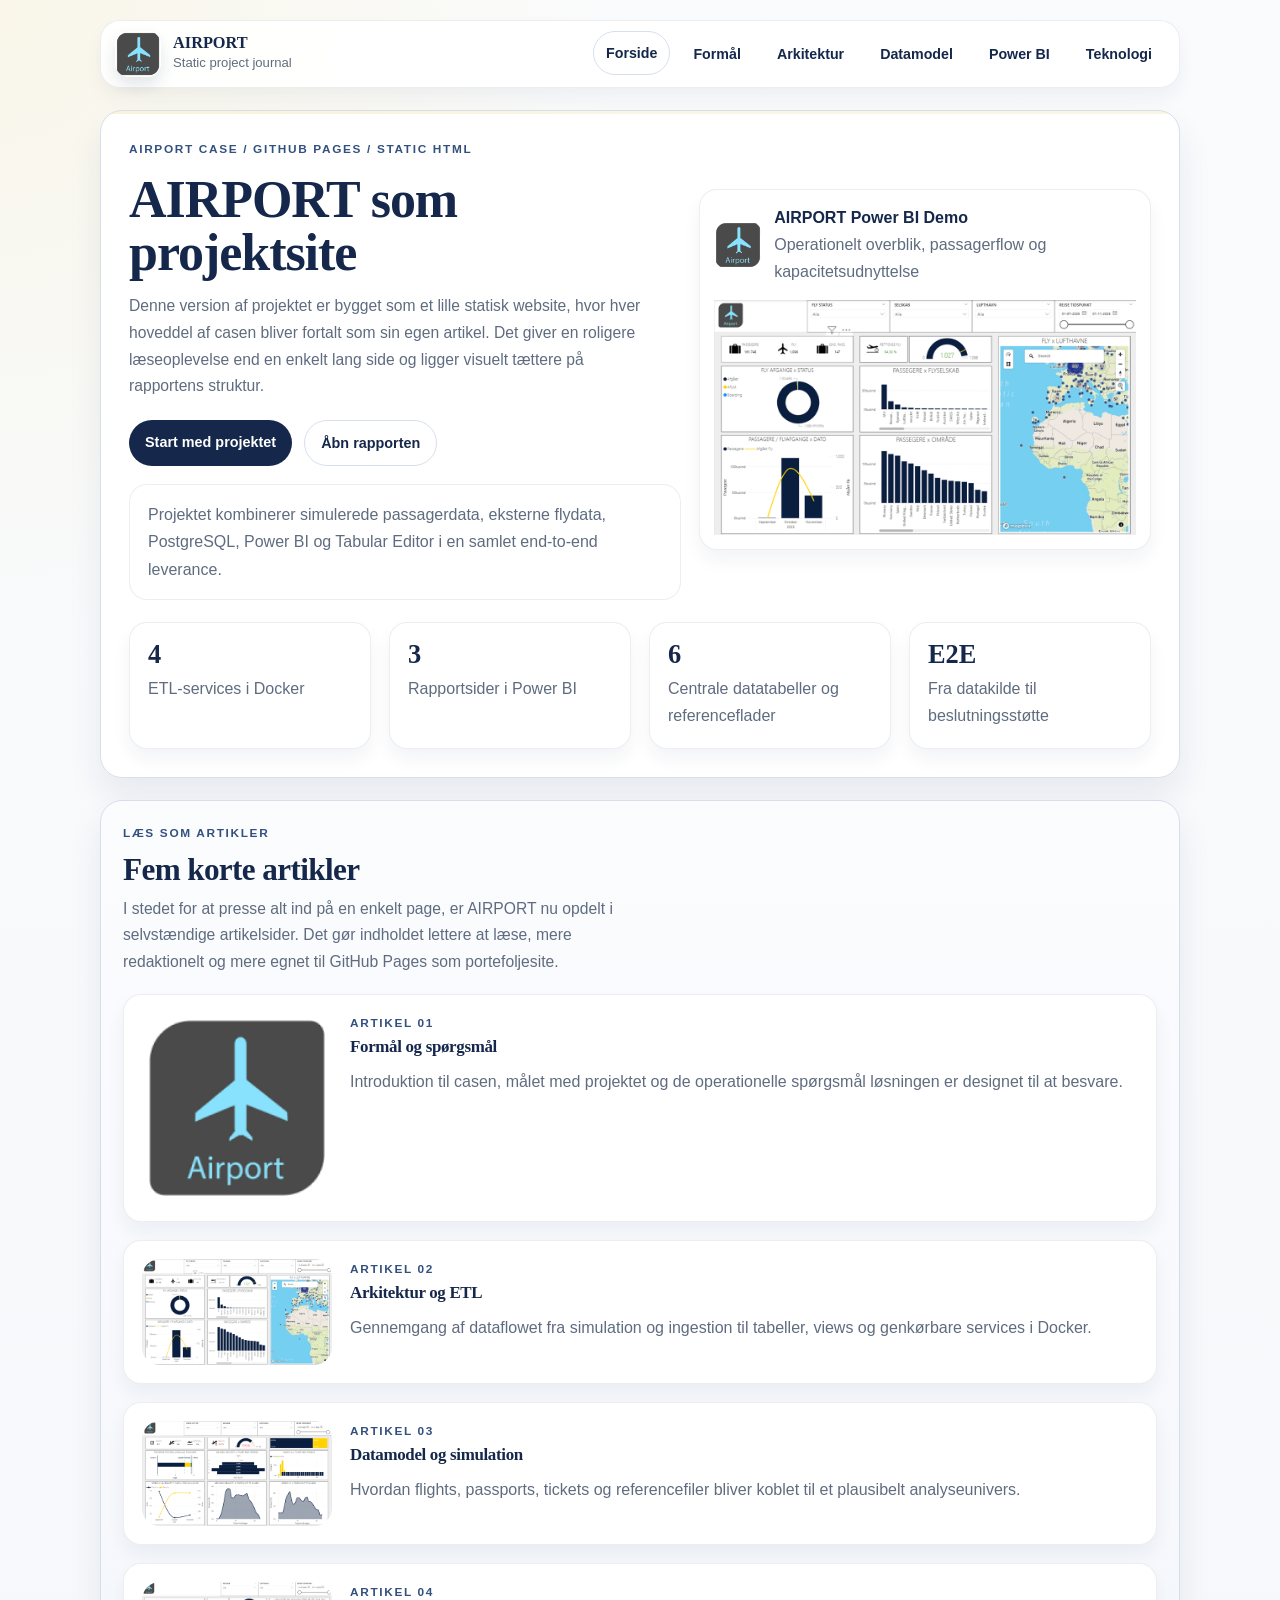
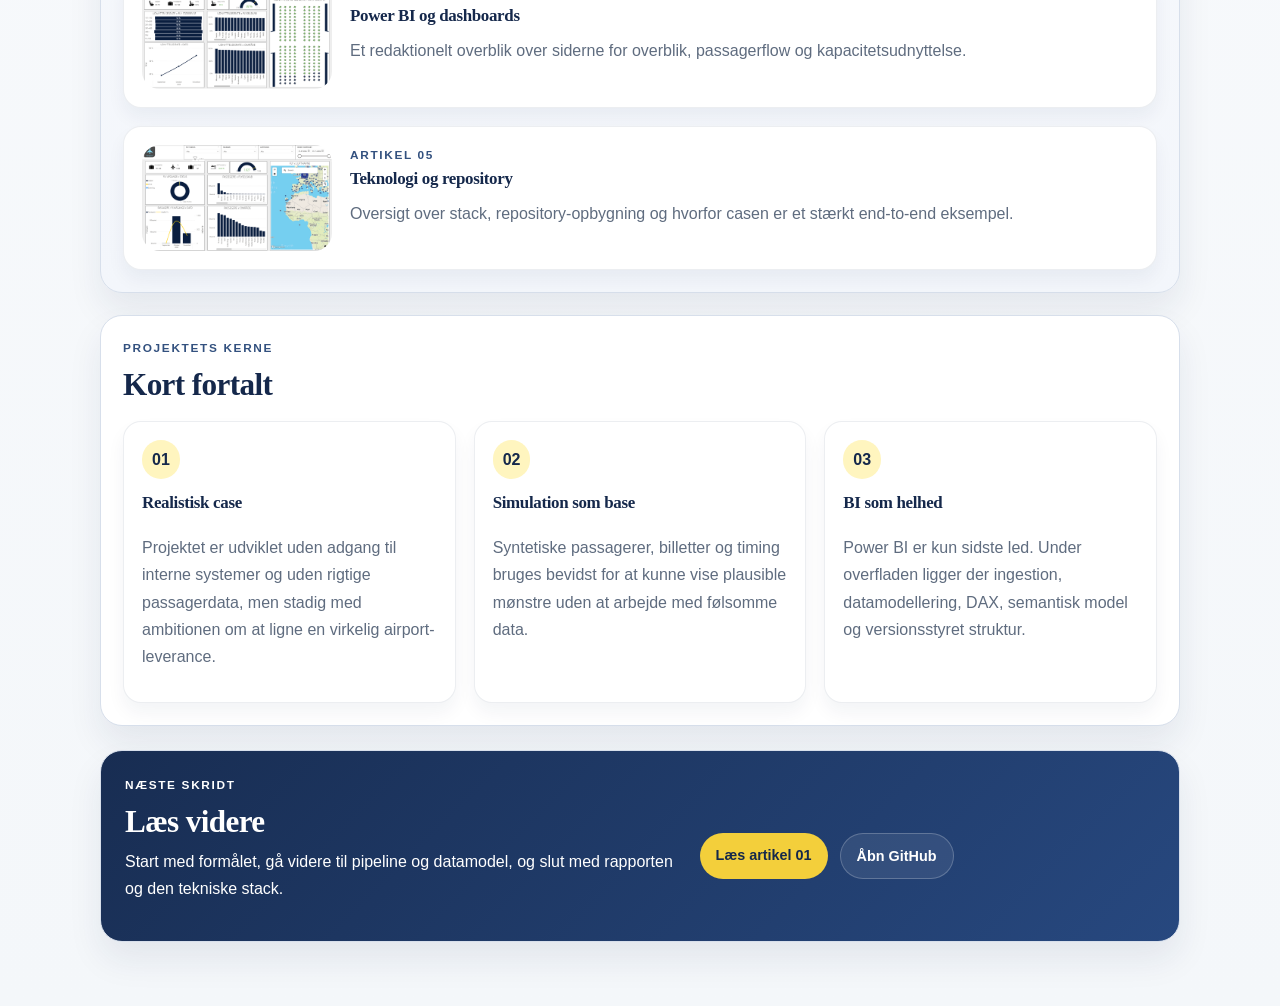
==== site/html/index.html @ c8d7b98d "Changed site structure for better conformity" ====
<!doctype html>
<html lang="da">
<head>
  <meta charset="utf-8" />
  <meta name="viewport" content="width=device-width, initial-scale=1" />
  <title>AIRPORT | Data- og rapporteringsprojekt</title>
  <meta name="description" content="Static HTML projektsite for AIRPORT-casen med flere artikelsider om formål, arkitektur, datamodel og Power BI." />
  <link rel="stylesheet" href="../css/base.css" />
  <link rel="stylesheet" href="../css/layout.css" />
  <link rel="stylesheet" href="../css/blocks.css" />
</head>
<body>
  <div class="site-shell">
    <header class="topbar">
      <a class="brand" href="./index.html">
        <img src="../assets/airport-logo.png" alt="Airport logo" />
        <div>
          <div class="brand-title">AIRPORT</div>
          <div class="brand-subtitle">Static project journal</div>
        </div>
      </a>
      <nav class="nav-links" aria-label="Hovednavigation">
        <a class="active" href="./index.html">Forside</a>
        <a href="./project-purpose.html">Formål</a>
        <a href="./architecture-pipeline.html">Arkitektur</a>
        <a href="./data-model-simulation.html">Datamodel</a>
        <a href="./power-bi-report.html">Power BI</a>
        <a href="./technology-repository.html">Teknologi</a>
      </nav>
    </header>

    <section class="hero">
      <div class="hero-grid">
        <div>
          <div class="eyebrow">Airport Case / GitHub Pages / Static HTML</div>
          <h1>AIRPORT som projektsite</h1>
          <p class="lead">
            Denne version af projektet er bygget som et lille statisk website, hvor hver hoveddel af
            casen bliver fortalt som sin egen artikel. Det giver en roligere læseoplevelse end en
            enkelt lang side og ligger visuelt tættere på rapportens struktur.
          </p>
          <div class="button-row">
            <a class="button button-primary" href="./project-purpose.html">Start med projektet</a>
            <a class="button button-secondary" href="../assets/airport-project-report.pdf">Åbn rapporten</a>
          </div>
          <div class="hero-note">
            Projektet kombinerer simulerede passagerdata, eksterne flydata, PostgreSQL,
            Power BI og Tabular Editor i en samlet end-to-end leverance.
          </div>
        </div>

        <div class="visual-card">
          <div class="visual-header">
            <img src="../assets/airport-logo.png" alt="Airport logo" />
            <div>
              <strong style="display:block; color:#15284b;">AIRPORT Power BI Demo</strong>
              <span>Operationelt overblik, passagerflow og kapacitetsudnyttelse</span>
            </div>
          </div>
          <img src="../assets/pbi-page-1.png" alt="Power BI oversigt" />
        </div>
      </div>

      <div class="stats-grid">
        <div class="stat-card">
          <strong>4</strong>
          <span>ETL-services i Docker</span>
        </div>
        <div class="stat-card">
          <strong>3</strong>
          <span>Rapportsider i Power BI</span>
        </div>
        <div class="stat-card">
          <strong>6</strong>
          <span>Centrale datatabeller og referenceflader</span>
        </div>
        <div class="stat-card">
          <strong>E2E</strong>
          <span>Fra datakilde til beslutningsstøtte</span>
        </div>
      </div>
    </section>

    <section class="section-panel">
      <div class="section-header">
        <div class="kicker">Læs som artikler</div>
        <h2>Fem korte artikler</h2>
        <p class="lead">
          I stedet for at presse alt ind på en enkelt page, er AIRPORT nu opdelt i selvstændige
          artikelsider. Det gør indholdet lettere at læse, mere redaktionelt og mere egnet til
          GitHub Pages som portefoljesite.
        </p>
      </div>

      <div class="article-list">
        <a class="article-card" href="./project-purpose.html">
          <img src="../assets/airport-logo.png" alt="Projektets formål" />
          <div>
            <div class="meta">Artikel 01</div>
            <h3>Formål og spørgsmål</h3>
            <p>
              Introduktion til casen, målet med projektet og de operationelle spørgsmål løsningen
              er designet til at besvare.
            </p>
          </div>
        </a>

        <a class="article-card" href="./architecture-pipeline.html">
          <img src="../assets/pbi-page-1.png" alt="Arkitektur og pipeline" />
          <div>
            <div class="meta">Artikel 02</div>
            <h3>Arkitektur og ETL</h3>
            <p>
              Gennemgang af dataflowet fra simulation og ingestion til tabeller, views og genkørbare
              services i Docker.
            </p>
          </div>
        </a>

        <a class="article-card" href="./data-model-simulation.html">
          <img src="../assets/pbi-page-2.png" alt="Datamodel og simulation" />
          <div>
            <div class="meta">Artikel 03</div>
            <h3>Datamodel og simulation</h3>
            <p>
              Hvordan flights, passports, tickets og referencefiler bliver koblet til et plausibelt
              analyseunivers.
            </p>
          </div>
        </a>

        <a class="article-card" href="./power-bi-report.html">
          <img src="../assets/pbi-page-3.png" alt="Power BI-rapporten" />
          <div>
            <div class="meta">Artikel 04</div>
            <h3>Power BI og dashboards</h3>
            <p>
              Et redaktionelt overblik over siderne for overblik, passagerflow og kapacitetsudnyttelse.
            </p>
          </div>
        </a>

        <a class="article-card" href="./technology-repository.html">
          <img src="../assets/pbi-page-1.png" alt="Teknologier og repository" />
          <div>
            <div class="meta">Artikel 05</div>
            <h3>Teknologi og repository</h3>
            <p>
              Oversigt over stack, repository-opbygning og hvorfor casen er et stærkt end-to-end
              eksempel.
            </p>
          </div>
        </a>
      </div>
    </section>

    <section class="section-panel plain">
      <div class="section-header">
        <div class="kicker">Projektets kerne</div>
        <h2>Kort fortalt</h2>
      </div>

      <div class="story-grid">
        <article class="story-card">
          <span class="story-index">01</span>
          <h3>Realistisk case</h3>
          <p>
            Projektet er udviklet uden adgang til interne systemer og uden rigtige passagerdata, men
            stadig med ambitionen om at ligne en virkelig airport-leverance.
          </p>
        </article>
        <article class="story-card">
          <span class="story-index">02</span>
          <h3>Simulation som base</h3>
          <p>
            Syntetiske passagerer, billetter og timing bruges bevidst for at kunne vise plausible
            mønstre uden at arbejde med følsomme data.
          </p>
        </article>
        <article class="story-card">
          <span class="story-index">03</span>
          <h3>BI som helhed</h3>
          <p>
            Power BI er kun sidste led. Under overfladen ligger der ingestion, datamodellering, DAX,
            semantisk model og versionsstyret struktur.
          </p>
        </article>
      </div>
    </section>

    <section class="footer-cta">
      <div>
        <div class="kicker">Næste skridt</div>
        <h2>Læs videre</h2>
        <p>
          Start med formålet, gå videre til pipeline og datamodel, og slut med rapporten og den
          tekniske stack.
        </p>
      </div>
      <div class="button-row">
        <a class="button button-primary" href="./project-purpose.html">Læs artikel 01</a>
        <a class="button button-secondary" href="https://github.com/AbrahimBorgiPrivat/AIRPORT">Åbn GitHub</a>
      </div>
    </section>
  </div>
</body>
</html>
---- site/css/base.css ----
:root {
  --bg: #f4f7fa;
  --paper: #ffffff;
  --paper-soft: #f8fafc;
  --ink: #182337;
  --muted: #5f6c7f;
  --navy: #15284b;
  --navy-soft: #33517f;
  --gold: #f3cf3b;
  --gold-soft: #fff5bf;
  --line: #d7dfeb;
  --shadow-lg: 0 18px 34px rgba(21, 40, 75, 0.08);
  --shadow-sm: 0 10px 18px rgba(21, 40, 75, 0.05);
  --radius-xl: 22px;
  --radius-lg: 18px;
  --content: 1120px;
}

* {
  box-sizing: border-box;
}

html {
  scroll-behavior: smooth;
}

body {
  background:
    radial-gradient(circle at top left, rgba(243, 207, 59, 0.1), transparent 22%),
    linear-gradient(180deg, #fafbfd 0%, var(--bg) 100%);
  color: var(--ink);
  font-family: "Segoe UI", "Trebuchet MS", sans-serif;
  line-height: 1.7;
  margin: 0;
}

a {
  color: inherit;
}

img {
  display: block;
  max-width: 100%;
}

h1,
h2,
h3 {
  color: var(--navy);
  font-family: Georgia, "Times New Roman", serif;
  letter-spacing: -0.02em;
  margin: 0;
}

h1 {
  font-size: clamp(2.05rem, 4.8vw, 3.25rem);
  line-height: 1.02;
  margin-bottom: 14px;
}

h2 {
  font-size: clamp(1.35rem, 3vw, 1.95rem);
  line-height: 1.12;
  margin-bottom: 8px;
}

h3 {
  font-size: 1.06rem;
  margin-bottom: 6px;
}

p {
  margin: 0 0 14px;
}

.lead {
  color: var(--muted);
  font-size: 0.98rem;
  max-width: 60ch;
}

.eyebrow,
.kicker,
.article-card .meta,
.page-meta {
  color: var(--navy-soft);
  font-size: 0.74rem;
  font-weight: 800;
  letter-spacing: 0.14em;
  text-transform: uppercase;
}

.eyebrow {
  margin-bottom: 14px;
}

.kicker {
  margin-bottom: 10px;
}

.repo-tree {
  background: #111b31;
  border-radius: 22px;
  color: #edf3ff;
  font-size: 0.94rem;
  overflow-x: auto;
  padding: 20px;
}
---- site/css/layout.css ----
.site-shell {
  margin: 0 auto;
  max-width: var(--content);
  padding: 20px 20px 64px;
}

.topbar {
  align-items: center;
  backdrop-filter: blur(10px);
  background: rgba(255, 255, 255, 0.92);
  border: 1px solid rgba(21, 40, 75, 0.08);
  border-radius: 20px;
  box-shadow: var(--shadow-sm);
  display: flex;
  gap: 14px;
  justify-content: space-between;
  margin-bottom: 22px;
  padding: 10px 14px;
  position: sticky;
  top: 16px;
  z-index: 20;
}

.brand {
  align-items: center;
  display: flex;
  gap: 12px;
  text-decoration: none;
}

.brand img {
  border-radius: 14px;
  box-shadow: 0 8px 16px rgba(21, 40, 75, 0.12);
  height: 46px;
  width: 46px;
}

.brand-title {
  color: var(--navy);
  font-family: Georgia, "Times New Roman", serif;
  font-size: 1.02rem;
  font-weight: 700;
  line-height: 1.1;
}

.brand-subtitle {
  color: var(--muted);
  font-size: 0.82rem;
}

.nav-links {
  display: flex;
  flex-wrap: wrap;
  gap: 10px;
  justify-content: flex-end;
}

.nav-links a {
  border: 1px solid transparent;
  border-radius: 999px;
  color: var(--navy);
  font-size: 0.89rem;
  font-weight: 700;
  padding: 9px 12px;
  text-decoration: none;
  transition: background 0.2s ease, border-color 0.2s ease, transform 0.2s ease;
}

.nav-links a:hover,
.nav-links a.active {
  background: var(--paper);
  border-color: var(--line);
  transform: translateY(-1px);
}

.hero-grid,
.page-hero-grid,
.stats-grid,
.card-grid,
.story-grid,
.dashboard-grid,
.info-grid,
.two-col,
.article-layout,
.article-card,
.footer-cta {
  display: grid;
  gap: 18px;
}

.hero-grid,
.page-hero-grid {
  align-items: center;
  grid-template-columns: 1.1fr 0.9fr;
}

.stats-grid {
  grid-template-columns: repeat(4, minmax(0, 1fr));
  margin-top: 22px;
}

.card-grid.two,
.two-col,
.info-grid.two {
  grid-template-columns: repeat(2, minmax(0, 1fr));
}

.card-grid.three,
.story-grid,
.dashboard-grid,
.info-grid.three {
  grid-template-columns: repeat(3, minmax(0, 1fr));
}

.article-layout {
  gap: 22px;
  grid-template-columns: minmax(0, 1fr) 300px;
}

.article-card {
  gap: 18px;
  grid-template-columns: 190px 1fr;
}

.footer-cta {
  align-items: center;
  grid-template-columns: 1.1fr 0.9fr;
}

.section-header {
  margin-bottom: 18px;
  max-width: 74ch;
}

.article-list {
  display: grid;
  gap: 18px;
  margin-top: 18px;
}

.button-row {
  display: flex;
  flex-wrap: wrap;
  gap: 12px;
  margin-top: 20px;
}

.sidebar-column {
  display: grid;
  gap: 18px;
  height: fit-content;
  position: sticky;
  top: 100px;
}

.tag-row {
  display: flex;
  flex-wrap: wrap;
  gap: 10px;
}

.timeline {
  display: grid;
  gap: 14px;
}

.timeline-item {
  display: grid;
  gap: 14px;
  grid-template-columns: 56px 1fr;
}

.centered-empty {
  display: grid;
  min-height: 60vh;
  place-items: center;
  text-align: center;
}

@media (max-width: 980px) {
  .hero-grid,
  .page-hero-grid,
  .article-layout,
  .footer-cta,
  .stats-grid,
  .card-grid.two,
  .card-grid.three,
  .story-grid,
  .dashboard-grid,
  .info-grid.two,
  .info-grid.three,
  .two-col,
  .article-card {
    grid-template-columns: 1fr;
  }

  .sidebar-column {
    position: static;
  }

  .hero,
  .page-hero,
  .section-panel,
  .footer-cta,
  .article-body {
    padding: 20px;
  }
}

@media (max-width: 760px) {
  .topbar {
    align-items: flex-start;
    border-radius: 28px;
    flex-direction: column;
  }

  .nav-links {
    justify-content: flex-start;
  }

  .site-shell {
    padding-inline: 14px;
  }
}
---- site/css/blocks.css ----
.hero,
.page-hero,
.section-panel,
.footer-cta {
  border: 1px solid var(--line);
  border-radius: var(--radius-xl);
  box-shadow: var(--shadow-lg);
}

.hero,
.page-hero {
  background:
    linear-gradient(180deg, rgba(243, 207, 59, 0.12) 0, rgba(243, 207, 59, 0.12) 3px, #ffffff 3px, #ffffff 100%);
  overflow: hidden;
}

.hero {
  padding: 28px;
}

.page-hero {
  margin-bottom: 20px;
  padding: 24px;
}

.section-panel {
  background: linear-gradient(180deg, #fbfcfe 0%, #f3f6fb 100%);
  margin-top: 22px;
  padding: 22px;
}

.section-panel.plain {
  background: var(--paper);
}

.button {
  border-radius: 999px;
  font-size: 0.9rem;
  font-weight: 800;
  padding: 10px 16px;
  text-decoration: none;
  transition: transform 0.18s ease, box-shadow 0.18s ease;
}

.button:hover {
  box-shadow: 0 12px 24px rgba(21, 40, 75, 0.14);
  transform: translateY(-1px);
}

.button-primary {
  background: var(--navy);
  color: #fff;
}

.button-secondary {
  background: #fff;
  border: 1px solid var(--line);
  color: var(--navy);
}

.hero-note,
.quote-block {
  background: rgba(255, 255, 255, 0.82);
  border: 1px solid rgba(21, 40, 75, 0.08);
  border-radius: 18px;
  color: var(--muted);
  margin-top: 18px;
  padding: 16px 18px;
}

.visual-card,
.article-card,
.stat-card,
.story-card,
.info-card,
.timeline-item,
.article-body,
.sidebar-card,
.dashboard-card {
  background: var(--paper);
  border: 1px solid rgba(21, 40, 75, 0.08);
  border-radius: var(--radius-lg);
  box-shadow: var(--shadow-sm);
}

.visual-card {
  overflow: hidden;
  padding: 14px;
}

.article-body,
.stat-card,
.story-card,
.info-card,
.timeline-item,
.sidebar-card,
.article-card {
  padding: 18px;
}

.visual-header {
  align-items: center;
  display: flex;
  gap: 12px;
  margin-bottom: 14px;
}

.visual-header img {
  border-radius: 14px;
  height: 48px;
  width: 48px;
}

.visual-header span,
.stat-card span,
.story-card p,
.info-card p,
.sidebar-card p,
.article-card p {
  color: var(--muted);
}

.stat-card strong {
  color: var(--navy);
  display: block;
  font-family: Georgia, "Times New Roman", serif;
  font-size: 1.65rem;
  line-height: 1;
  margin-bottom: 8px;
}

.article-card {
  text-decoration: none;
}

.article-card img {
  border-radius: 18px;
  height: 100%;
  object-fit: cover;
  width: 100%;
}

.story-card {
  display: flex;
  flex-direction: column;
  gap: 10px;
}

.story-card .story-index {
  background: var(--gold-soft);
  border-radius: 999px;
  color: var(--navy);
  display: inline-flex;
  font-weight: 800;
  padding: 6px 10px;
  width: fit-content;
}

.article-body section + section {
  border-top: 1px solid var(--line);
  margin-top: 20px;
  padding-top: 20px;
}

.article-body ul {
  margin: 0;
  padding-left: 20px;
}

.article-body li {
  margin-bottom: 8px;
}

.tag {
  background: var(--gold-soft);
  border-radius: 999px;
  color: var(--navy);
  display: inline-flex;
  font-size: 0.8rem;
  font-weight: 800;
  padding: 6px 10px;
}

.timeline-item strong.badge {
  align-items: center;
  background: var(--gold-soft);
  border-radius: 18px;
  color: var(--navy);
  display: flex;
  font-family: Georgia, "Times New Roman", serif;
  font-size: 1.5rem;
  justify-content: center;
}

.dashboard-card {
  overflow: hidden;
}

.dashboard-copy {
  padding: 18px 18px 20px;
}

.figure-caption {
  color: var(--muted);
  font-size: 0.9rem;
  padding: 14px 18px 18px;
}

.footer-cta {
  background: linear-gradient(135deg, #182d52 0%, #27487f 100%);
  color: #fff;
  margin-top: 24px;
  padding: 24px;
}

.footer-cta h2,
.footer-cta p,
.footer-cta .kicker {
  color: #fff;
}

.footer-cta .button-primary {
  background: var(--gold);
  color: var(--navy);
}

.footer-cta .button-secondary {
  background: rgba(255, 255, 255, 0.08);
  border-color: rgba(255, 255, 255, 0.22);
  color: #fff;
}
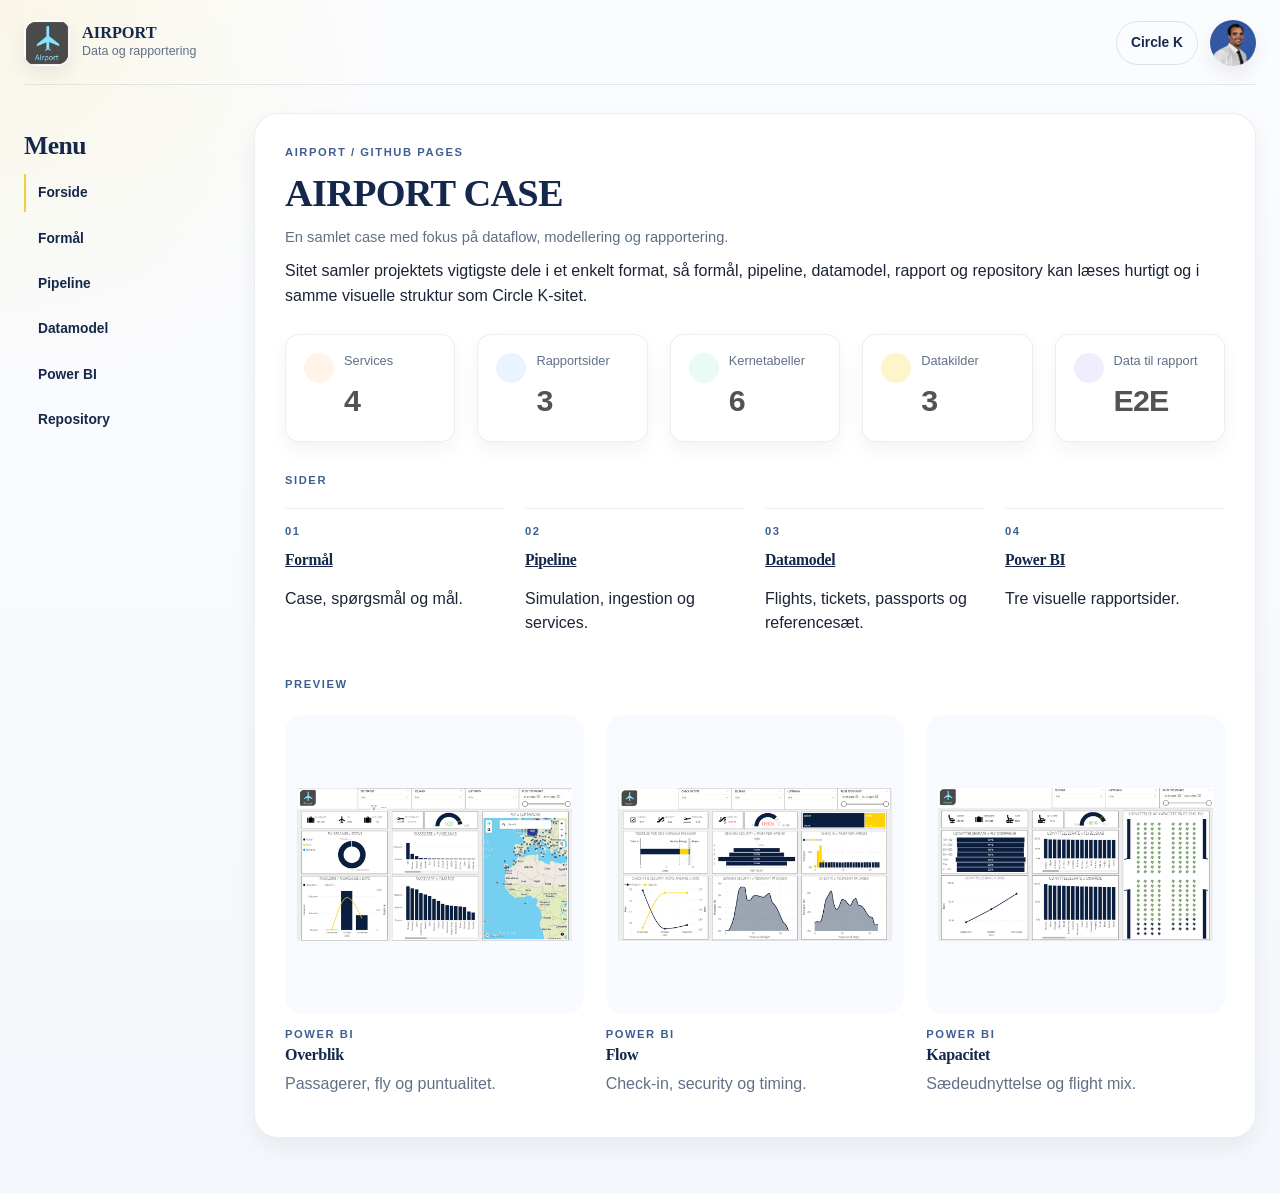
==== commit d537b49d: "Modified new github pages" ====
--- a/site/html/index.html
+++ b/site/html/index.html
@@ -4,7 +4,7 @@
   <meta charset="utf-8" />
   <meta name="viewport" content="width=device-width, initial-scale=1" />
   <title>AIRPORT | Data- og rapporteringsprojekt</title>
-  <meta name="description" content="Static HTML projektsite for AIRPORT-casen med flere artikelsider om formål, arkitektur, datamodel og Power BI." />
+  <meta name="description" content="GitHub Pages-site for AIRPORT-casen med formål, pipeline, datamodel, Power BI og repository." />
   <link rel="stylesheet" href="../css/base.css" />
   <link rel="stylesheet" href="../css/layout.css" />
   <link rel="stylesheet" href="../css/blocks.css" />
@@ -16,192 +16,121 @@
         <img src="../assets/airport-logo.png" alt="Airport logo" />
         <div>
           <div class="brand-title">AIRPORT</div>
-          <div class="brand-subtitle">Static project journal</div>
+          <div class="brand-subtitle">Data og rapportering</div>
         </div>
       </a>
-      <nav class="nav-links" aria-label="Hovednavigation">
-        <a class="active" href="./index.html">Forside</a>
-        <a href="./project-purpose.html">Formål</a>
-        <a href="./architecture-pipeline.html">Arkitektur</a>
-        <a href="./data-model-simulation.html">Datamodel</a>
-        <a href="./power-bi-report.html">Power BI</a>
-        <a href="./technology-repository.html">Teknologi</a>
-      </nav>
+      <div class="topbar-actions">
+        <a class="topbar-link" href="https://abrahimborgiprivat.github.io/Cirkle-K/html/index.html" target="_blank" rel="noreferrer">Circle K</a>
+        <img class="profile-avatar" src="../assets/AbrahimProfilePicture.jpg" alt="Abrahim profile" />
+      </div>
     </header>
 
-    <section class="hero">
-      <div class="hero-grid">
-        <div>
-          <div class="eyebrow">Airport Case / GitHub Pages / Static HTML</div>
-          <h1>AIRPORT som projektsite</h1>
-          <p class="lead">
-            Denne version af projektet er bygget som et lille statisk website, hvor hver hoveddel af
-            casen bliver fortalt som sin egen artikel. Det giver en roligere læseoplevelse end en
-            enkelt lang side og ligger visuelt tættere på rapportens struktur.
+    <div class="page-layout">
+      <aside class="side-menu">
+        <h2 class="side-menu-title">Menu</h2>
+        <nav class="side-nav" aria-label="Hovednavigation">
+          <a class="topbar-link active" href="./index.html">Forside</a>
+          <a class="topbar-link" href="./project-purpose.html">Formål</a>
+          <a class="topbar-link" href="./architecture-pipeline.html">Pipeline</a>
+          <a class="topbar-link" href="./data-model-simulation.html">Datamodel</a>
+          <a class="topbar-link" href="./power-bi-report.html">Power BI</a>
+          <a class="topbar-link" href="./technology-repository.html">Repository</a>
+        </nav>
+      </aside>
+
+      <main class="content-column">
+        <section class="hero">
+          <div class="eyebrow">Airport / GitHub Pages</div>
+          <h1>AIRPORT CASE</h1>
+          <p class="lead">En samlet case med fokus på dataflow, modellering og rapportering.</p>
+          <p>
+            Sitet samler projektets vigtigste dele i et enkelt format, så formål, pipeline, datamodel,
+            rapport og repository kan læses hurtigt og i samme visuelle struktur som Circle K-sitet.
           </p>
-          <div class="button-row">
-            <a class="button button-primary" href="./project-purpose.html">Start med projektet</a>
-            <a class="button button-secondary" href="../assets/airport-project-report.pdf">Åbn rapporten</a>
-          </div>
-          <div class="hero-note">
-            Projektet kombinerer simulerede passagerdata, eksterne flydata, PostgreSQL,
-            Power BI og Tabular Editor i en samlet end-to-end leverance.
-          </div>
-        </div>
 
-        <div class="visual-card">
-          <div class="visual-header">
-            <img src="../assets/airport-logo.png" alt="Airport logo" />
-            <div>
-              <strong style="display:block; color:#15284b;">AIRPORT Power BI Demo</strong>
-              <span>Operationelt overblik, passagerflow og kapacitetsudnyttelse</span>
+          <div class="stats-grid home-stats-grid">
+            <div class="stat-card">
+              <span>Services</span>
+              <strong>4</strong>
+            </div>
+            <div class="stat-card">
+              <span>Rapportsider</span>
+              <strong>3</strong>
+            </div>
+            <div class="stat-card">
+              <span>Kernetabeller</span>
+              <strong>6</strong>
+            </div>
+            <div class="stat-card">
+              <span>Datakilder</span>
+              <strong>3</strong>
+            </div>
+            <div class="stat-card">
+              <span>Data til rapport</span>
+              <strong>E2E</strong>
             </div>
           </div>
-          <img src="../assets/pbi-page-1.png" alt="Power BI oversigt" />
-        </div>
-      </div>
 
-      <div class="stats-grid">
-        <div class="stat-card">
-          <strong>4</strong>
-          <span>ETL-services i Docker</span>
-        </div>
-        <div class="stat-card">
-          <strong>3</strong>
-          <span>Rapportsider i Power BI</span>
-        </div>
-        <div class="stat-card">
-          <strong>6</strong>
-          <span>Centrale datatabeller og referenceflader</span>
-        </div>
-        <div class="stat-card">
-          <strong>E2E</strong>
-          <span>Fra datakilde til beslutningsstøtte</span>
-        </div>
-      </div>
-    </section>
+          <div class="section-header">
+            <div class="kicker">Sider</div>
+          </div>
 
-    <section class="section-panel">
-      <div class="section-header">
-        <div class="kicker">Læs som artikler</div>
-        <h2>Fem korte artikler</h2>
-        <p class="lead">
-          I stedet for at presse alt ind på en enkelt page, er AIRPORT nu opdelt i selvstændige
-          artikelsider. Det gør indholdet lettere at læse, mere redaktionelt og mere egnet til
-          GitHub Pages som portefoljesite.
-        </p>
-      </div>
+          <div class="simple-list">
+            <div class="simple-list-item">
+              <div class="tile-meta">01</div>
+              <h3><a href="./project-purpose.html">Formål</a></h3>
+              <p>Case, spørgsmål og mål.</p>
+            </div>
+            <div class="simple-list-item">
+              <div class="tile-meta">02</div>
+              <h3><a href="./architecture-pipeline.html">Pipeline</a></h3>
+              <p>Simulation, ingestion og services.</p>
+            </div>
+            <div class="simple-list-item">
+              <div class="tile-meta">03</div>
+              <h3><a href="./data-model-simulation.html">Datamodel</a></h3>
+              <p>Flights, tickets, passports og referencesæt.</p>
+            </div>
+            <div class="simple-list-item">
+              <div class="tile-meta">04</div>
+              <h3><a href="./power-bi-report.html">Power BI</a></h3>
+              <p>Tre visuelle rapportsider.</p>
+            </div>
+          </div>
 
-      <div class="article-list">
-        <a class="article-card" href="./project-purpose.html">
-          <img src="../assets/airport-logo.png" alt="Projektets formål" />
-          <div>
-            <div class="meta">Artikel 01</div>
-            <h3>Formål og spørgsmål</h3>
-            <p>
-              Introduktion til casen, målet med projektet og de operationelle spørgsmål løsningen
-              er designet til at besvare.
-            </p>
+          <div class="section-header">
+            <div class="kicker">Preview</div>
           </div>
-        </a>
 
-        <a class="article-card" href="./architecture-pipeline.html">
-          <img src="../assets/pbi-page-1.png" alt="Arkitektur og pipeline" />
-          <div>
-            <div class="meta">Artikel 02</div>
-            <h3>Arkitektur og ETL</h3>
-            <p>
-              Gennemgang af dataflowet fra simulation og ingestion til tabeller, views og genkørbare
-              services i Docker.
-            </p>
+          <div class="gallery-grid">
+            <div class="gallery-card">
+              <img src="../assets/pbi-page-1.png" alt="AIRPORT Power BI side 1" />
+              <div class="gallery-copy">
+                <div class="tile-meta">Power BI</div>
+                <h3>Overblik</h3>
+                <p>Passagerer, fly og puntualitet.</p>
+              </div>
+            </div>
+            <div class="gallery-card">
+              <img src="../assets/pbi-page-2.png" alt="AIRPORT Power BI side 2" />
+              <div class="gallery-copy">
+                <div class="tile-meta">Power BI</div>
+                <h3>Flow</h3>
+                <p>Check-in, security og timing.</p>
+              </div>
+            </div>
+            <div class="gallery-card">
+              <img src="../assets/pbi-page-3.png" alt="AIRPORT Power BI side 3" />
+              <div class="gallery-copy">
+                <div class="tile-meta">Power BI</div>
+                <h3>Kapacitet</h3>
+                <p>Sædeudnyttelse og flight mix.</p>
+              </div>
+            </div>
           </div>
-        </a>
-
-        <a class="article-card" href="./data-model-simulation.html">
-          <img src="../assets/pbi-page-2.png" alt="Datamodel og simulation" />
-          <div>
-            <div class="meta">Artikel 03</div>
-            <h3>Datamodel og simulation</h3>
-            <p>
-              Hvordan flights, passports, tickets og referencefiler bliver koblet til et plausibelt
-              analyseunivers.
-            </p>
-          </div>
-        </a>
-
-        <a class="article-card" href="./power-bi-report.html">
-          <img src="../assets/pbi-page-3.png" alt="Power BI-rapporten" />
-          <div>
-            <div class="meta">Artikel 04</div>
-            <h3>Power BI og dashboards</h3>
-            <p>
-              Et redaktionelt overblik over siderne for overblik, passagerflow og kapacitetsudnyttelse.
-            </p>
-          </div>
-        </a>
-
-        <a class="article-card" href="./technology-repository.html">
-          <img src="../assets/pbi-page-1.png" alt="Teknologier og repository" />
-          <div>
-            <div class="meta">Artikel 05</div>
-            <h3>Teknologi og repository</h3>
-            <p>
-              Oversigt over stack, repository-opbygning og hvorfor casen er et stærkt end-to-end
-              eksempel.
-            </p>
-          </div>
-        </a>
-      </div>
-    </section>
-
-    <section class="section-panel plain">
-      <div class="section-header">
-        <div class="kicker">Projektets kerne</div>
-        <h2>Kort fortalt</h2>
-      </div>
-
-      <div class="story-grid">
-        <article class="story-card">
-          <span class="story-index">01</span>
-          <h3>Realistisk case</h3>
-          <p>
-            Projektet er udviklet uden adgang til interne systemer og uden rigtige passagerdata, men
-            stadig med ambitionen om at ligne en virkelig airport-leverance.
-          </p>
-        </article>
-        <article class="story-card">
-          <span class="story-index">02</span>
-          <h3>Simulation som base</h3>
-          <p>
-            Syntetiske passagerer, billetter og timing bruges bevidst for at kunne vise plausible
-            mønstre uden at arbejde med følsomme data.
-          </p>
-        </article>
-        <article class="story-card">
-          <span class="story-index">03</span>
-          <h3>BI som helhed</h3>
-          <p>
-            Power BI er kun sidste led. Under overfladen ligger der ingestion, datamodellering, DAX,
-            semantisk model og versionsstyret struktur.
-          </p>
-        </article>
-      </div>
-    </section>
-
-    <section class="footer-cta">
-      <div>
-        <div class="kicker">Næste skridt</div>
-        <h2>Læs videre</h2>
-        <p>
-          Start med formålet, gå videre til pipeline og datamodel, og slut med rapporten og den
-          tekniske stack.
-        </p>
-      </div>
-      <div class="button-row">
-        <a class="button button-primary" href="./project-purpose.html">Læs artikel 01</a>
-        <a class="button button-secondary" href="https://github.com/AbrahimBorgiPrivat/AIRPORT">Åbn GitHub</a>
-      </div>
-    </section>
+        </section>
+      </main>
+    </div>
   </div>
 </body>
 </html>
--- a/site/css/base.css
+++ b/site/css/base.css
@@ -1,19 +1,15 @@
 :root {
-  --bg: #f4f7fa;
-  --paper: #ffffff;
-  --paper-soft: #f8fafc;
-  --ink: #182337;
-  --muted: #5f6c7f;
-  --navy: #15284b;
-  --navy-soft: #33517f;
-  --gold: #f3cf3b;
-  --gold-soft: #fff5bf;
-  --line: #d7dfeb;
-  --shadow-lg: 0 18px 34px rgba(21, 40, 75, 0.08);
-  --shadow-sm: 0 10px 18px rgba(21, 40, 75, 0.05);
-  --radius-xl: 22px;
-  --radius-lg: 18px;
-  --content: 1120px;
+  --ap-navy: #15284b;
+  --ap-navy-soft: #3f5f91;
+  --ap-ink: #1a2436;
+  --ap-muted: #607086;
+  --ap-line: #d5deea;
+  --ap-paper: #ffffff;
+  --ap-bg: #f4f7fb;
+  --ap-gold: #f3cf3b;
+  --ap-gold-soft: #fff5cb;
+  --shadow-lg: 0 18px 38px rgba(21, 40, 75, 0.08);
+  --shadow-sm: 0 10px 22px rgba(21, 40, 75, 0.06);
 }
 
 * {
@@ -26,11 +22,11 @@
 
 body {
   background:
-    radial-gradient(circle at top left, rgba(243, 207, 59, 0.1), transparent 22%),
-    linear-gradient(180deg, #fafbfd 0%, var(--bg) 100%);
-  color: var(--ink);
+    radial-gradient(circle at top left, rgba(243, 207, 59, 0.12), transparent 22%),
+    linear-gradient(180deg, #fbfcfe 0%, var(--ap-bg) 100%);
+  color: var(--ap-ink);
   font-family: "Segoe UI", "Trebuchet MS", sans-serif;
-  line-height: 1.7;
+  line-height: 1.55;
   margin: 0;
 }
 
@@ -46,63 +42,66 @@
 h1,
 h2,
 h3 {
-  color: var(--navy);
+  color: var(--ap-navy);
   font-family: Georgia, "Times New Roman", serif;
   letter-spacing: -0.02em;
   margin: 0;
 }
 
 h1 {
-  font-size: clamp(2.05rem, 4.8vw, 3.25rem);
-  line-height: 1.02;
-  margin-bottom: 14px;
+  font-size: clamp(1.7rem, 3.8vw, 2.4rem);
+  line-height: 1.06;
+  margin-bottom: 12px;
 }
 
 h2 {
-  font-size: clamp(1.35rem, 3vw, 1.95rem);
-  line-height: 1.12;
+  font-size: clamp(1.2rem, 2.4vw, 1.6rem);
+  line-height: 1.15;
   margin-bottom: 8px;
 }
 
 h3 {
-  font-size: 1.06rem;
+  font-size: 0.98rem;
   margin-bottom: 6px;
 }
 
 p {
-  margin: 0 0 14px;
+  margin: 0 0 10px;
+}
+
+ul {
+  margin: 0;
+  padding-left: 20px;
+}
+
+li {
+  margin-bottom: 8px;
+}
+
+code,
+pre {
+  font-family: Consolas, "Courier New", monospace;
 }
 
 .lead {
-  color: var(--muted);
-  font-size: 0.98rem;
-  max-width: 60ch;
+  color: var(--ap-muted);
+  font-size: 0.92rem;
+  max-width: 58ch;
 }
 
 .eyebrow,
 .kicker,
-.article-card .meta,
-.page-meta {
-  color: var(--navy-soft);
-  font-size: 0.74rem;
+.page-meta,
+.tile-meta {
+  color: var(--ap-navy-soft);
+  font-size: 0.7rem;
   font-weight: 800;
   letter-spacing: 0.14em;
   text-transform: uppercase;
 }
 
-.eyebrow {
-  margin-bottom: 14px;
+.eyebrow,
+.kicker,
+.page-meta {
+  margin-bottom: 12px;
 }
-
-.kicker {
-  margin-bottom: 10px;
-}
-
-.repo-tree {
-  background: #111b31;
-  border-radius: 22px;
-  color: #edf3ff;
-  font-size: 0.94rem;
-  overflow-x: auto;
-  padding: 20px;
-}
--- a/site/css/layout.css
+++ b/site/css/layout.css
@@ -1,24 +1,26 @@
 .site-shell {
   margin: 0 auto;
-  max-width: var(--content);
-  padding: 20px 20px 64px;
+  max-width: 1320px;
+  padding: 0 24px 56px;
 }
 
 .topbar {
   align-items: center;
-  backdrop-filter: blur(10px);
-  background: rgba(255, 255, 255, 0.92);
-  border: 1px solid rgba(21, 40, 75, 0.08);
-  border-radius: 20px;
-  box-shadow: var(--shadow-sm);
+  background: transparent;
+  border-bottom: 1px solid rgba(21, 40, 75, 0.1);
   display: flex;
-  gap: 14px;
   justify-content: space-between;
-  margin-bottom: 22px;
-  padding: 10px 14px;
+  margin-bottom: 28px;
+  padding: 20px 0 18px;
   position: sticky;
-  top: 16px;
+  top: 0;
   z-index: 20;
+}
+
+.topbar-actions {
+  align-items: center;
+  display: flex;
+  gap: 12px;
 }
 
 .brand {
@@ -30,13 +32,13 @@
 
 .brand img {
   border-radius: 14px;
-  box-shadow: 0 8px 16px rgba(21, 40, 75, 0.12);
+  box-shadow: 0 8px 18px rgba(21, 40, 75, 0.08);
   height: 46px;
   width: 46px;
 }
 
 .brand-title {
-  color: var(--navy);
+  color: var(--ap-navy);
   font-family: Georgia, "Times New Roman", serif;
   font-size: 1.02rem;
   font-weight: 700;
@@ -44,181 +46,136 @@
 }
 
 .brand-subtitle {
-  color: var(--muted);
-  font-size: 0.82rem;
+  color: var(--ap-muted);
+  font-size: 0.78rem;
 }
 
-.nav-links {
-  display: flex;
-  flex-wrap: wrap;
-  gap: 10px;
-  justify-content: flex-end;
+.topbar-link {
+  border: 1px solid rgba(21, 40, 75, 0.12);
+  border-radius: 999px;
+  color: var(--ap-navy);
+  font-size: 0.86rem;
+  font-weight: 700;
+  padding: 10px 14px;
+  text-decoration: none;
 }
 
-.nav-links a {
-  border: 1px solid transparent;
-  border-radius: 999px;
-  color: var(--navy);
-  font-size: 0.89rem;
-  font-weight: 700;
-  padding: 9px 12px;
-  text-decoration: none;
-  transition: background 0.2s ease, border-color 0.2s ease, transform 0.2s ease;
+.topbar-link.active {
+  border-color: rgba(243, 207, 59, 0.5);
+  color: var(--ap-navy);
 }
 
-.nav-links a:hover,
-.nav-links a.active {
-  background: var(--paper);
-  border-color: var(--line);
-  transform: translateY(-1px);
+.profile-avatar {
+  border-radius: 999px;
+  box-shadow: 0 8px 18px rgba(21, 40, 75, 0.08);
+  height: 46px;
+  object-fit: cover;
+  width: 46px;
 }
 
-.hero-grid,
-.page-hero-grid,
-.stats-grid,
-.card-grid,
-.story-grid,
-.dashboard-grid,
-.info-grid,
-.two-col,
-.article-layout,
-.article-card,
-.footer-cta {
+.page-layout {
   display: grid;
-  gap: 18px;
+  gap: 40px;
+  grid-template-columns: 190px minmax(0, 1fr);
 }
 
-.hero-grid,
-.page-hero-grid {
-  align-items: center;
-  grid-template-columns: 1.1fr 0.9fr;
+.side-menu {
+  padding-top: 18px;
 }
 
-.stats-grid {
-  grid-template-columns: repeat(4, minmax(0, 1fr));
-  margin-top: 22px;
+.side-menu-title {
+  color: var(--ap-navy);
+  font-family: Georgia, "Times New Roman", serif;
+  font-size: 1.6rem;
+  margin: 0 0 14px;
 }
 
-.card-grid.two,
-.two-col,
-.info-grid.two {
-  grid-template-columns: repeat(2, minmax(0, 1fr));
+.side-nav {
+  display: grid;
+  gap: 8px;
 }
 
-.card-grid.three,
-.story-grid,
-.dashboard-grid,
-.info-grid.three {
-  grid-template-columns: repeat(3, minmax(0, 1fr));
+.side-nav .topbar-link {
+  background: transparent;
+  border: 0;
+  border-left: 2px solid transparent;
+  border-radius: 0;
+  box-shadow: none;
+  padding: 8px 0 8px 12px;
 }
 
-.article-layout {
-  gap: 22px;
-  grid-template-columns: minmax(0, 1fr) 300px;
+.side-nav .topbar-link:hover {
+  box-shadow: none;
+  transform: none;
 }
 
-.article-card {
-  gap: 18px;
-  grid-template-columns: 190px 1fr;
+.side-nav .topbar-link.active {
+  border-left-color: var(--ap-gold);
 }
 
-.footer-cta {
-  align-items: center;
-  grid-template-columns: 1.1fr 0.9fr;
-}
-
-.section-header {
-  margin-bottom: 18px;
-  max-width: 74ch;
-}
-
-.article-list {
-  display: grid;
-  gap: 18px;
-  margin-top: 18px;
+.content-column {
+  min-width: 0;
 }
 
 .button-row {
   display: flex;
   flex-wrap: wrap;
   gap: 12px;
-  margin-top: 20px;
+  margin-top: 18px;
 }
 
-.sidebar-column {
+.simple-list {
   display: grid;
-  gap: 18px;
-  height: fit-content;
-  position: sticky;
-  top: 100px;
+  gap: 20px;
+  grid-template-columns: repeat(auto-fit, minmax(200px, 1fr));
+  margin-top: 18px;
 }
 
-.tag-row {
-  display: flex;
-  flex-wrap: wrap;
-  gap: 10px;
-}
-
-.timeline {
+.simple-list-item {
+  align-content: start;
+  border-top: 1px solid rgba(21, 40, 75, 0.08);
   display: grid;
-  gap: 14px;
-}
-
-.timeline-item {
-  display: grid;
-  gap: 14px;
-  grid-template-columns: 56px 1fr;
-}
-
-.centered-empty {
-  display: grid;
-  min-height: 60vh;
-  place-items: center;
-  text-align: center;
+  gap: 8px;
+  padding-top: 14px;
 }
 
 @media (max-width: 980px) {
-  .hero-grid,
-  .page-hero-grid,
-  .article-layout,
-  .footer-cta,
-  .stats-grid,
-  .card-grid.two,
-  .card-grid.three,
-  .story-grid,
-  .dashboard-grid,
-  .info-grid.two,
-  .info-grid.three,
-  .two-col,
-  .article-card {
+  .page-layout {
+    gap: 24px;
     grid-template-columns: 1fr;
   }
 
-  .sidebar-column {
-    position: static;
+  .side-menu {
+    padding-top: 0;
   }
 
-  .hero,
-  .page-hero,
-  .section-panel,
-  .footer-cta,
-  .article-body {
-    padding: 20px;
+  .side-nav {
+    grid-template-columns: repeat(2, minmax(0, 1fr));
   }
 }
 
 @media (max-width: 760px) {
-  .topbar {
-    align-items: flex-start;
-    border-radius: 28px;
-    flex-direction: column;
-  }
-
-  .nav-links {
-    justify-content: flex-start;
-  }
-
   .site-shell {
     padding-inline: 14px;
   }
+
+  .topbar {
+    align-items: flex-start;
+    flex-direction: column;
+    gap: 14px;
+  }
+
+  .topbar-actions {
+    justify-content: space-between;
+    width: 100%;
+  }
+
+  .side-nav {
+    grid-template-columns: 1fr;
+  }
+
+  .simple-list {
+    gap: 16px;
+    grid-template-columns: 1fr;
+  }
 }
--- a/site/css/blocks.css
+++ b/site/css/blocks.css
@@ -1,231 +1,174 @@
-.hero,
-.page-hero,
-.section-panel,
-.footer-cta {
-  border: 1px solid var(--line);
-  border-radius: var(--radius-xl);
-  box-shadow: var(--shadow-lg);
-}
-
 .hero,
 .page-hero {
-  background:
-    linear-gradient(180deg, rgba(243, 207, 59, 0.12) 0, rgba(243, 207, 59, 0.12) 3px, #ffffff 3px, #ffffff 100%);
+  background: var(--ap-paper);
+  border: 1px solid rgba(21, 40, 75, 0.08);
+  border-radius: 24px;
+  box-shadow: var(--shadow-sm);
   overflow: hidden;
-}
-
-.hero {
-  padding: 28px;
+  padding: 30px;
 }
 
 .page-hero {
-  margin-bottom: 20px;
-  padding: 24px;
-}
-
-.section-panel {
-  background: linear-gradient(180deg, #fbfcfe 0%, #f3f6fb 100%);
-  margin-top: 22px;
-  padding: 22px;
-}
-
-.section-panel.plain {
-  background: var(--paper);
+  margin-bottom: 0;
 }
 
 .button {
   border-radius: 999px;
-  font-size: 0.9rem;
+  font-size: 0.86rem;
   font-weight: 800;
-  padding: 10px 16px;
+  padding: 11px 16px;
   text-decoration: none;
   transition: transform 0.18s ease, box-shadow 0.18s ease;
 }
 
-.button:hover {
-  box-shadow: 0 12px 24px rgba(21, 40, 75, 0.14);
+.button:hover,
+.topbar-link:hover {
+  box-shadow: 0 10px 20px rgba(21, 40, 75, 0.1);
   transform: translateY(-1px);
 }
 
 .button-primary {
-  background: var(--navy);
+  background: var(--ap-navy);
   color: #fff;
 }
 
 .button-secondary {
   background: #fff;
-  border: 1px solid var(--line);
-  color: var(--navy);
+  border: 1px solid var(--ap-line);
+  color: var(--ap-navy);
 }
 
-.hero-note,
-.quote-block {
-  background: rgba(255, 255, 255, 0.82);
-  border: 1px solid rgba(21, 40, 75, 0.08);
-  border-radius: 18px;
-  color: var(--muted);
-  margin-top: 18px;
-  padding: 16px 18px;
+.stats-grid,
+.gallery-grid {
+  display: grid;
+  gap: 22px;
 }
 
-.visual-card,
-.article-card,
-.stat-card,
-.story-card,
-.info-card,
-.timeline-item,
-.article-body,
-.sidebar-card,
-.dashboard-card {
-  background: var(--paper);
-  border: 1px solid rgba(21, 40, 75, 0.08);
-  border-radius: var(--radius-lg);
-  box-shadow: var(--shadow-sm);
+.stats-grid {
+  grid-template-columns: repeat(4, minmax(0, 1fr));
+  margin-top: 26px;
 }
 
-.visual-card {
-  overflow: hidden;
-  padding: 14px;
+.gallery-grid {
+  grid-template-columns: repeat(3, minmax(0, 1fr));
+  margin-top: 22px;
 }
 
-.article-body,
-.stat-card,
-.story-card,
-.info-card,
-.timeline-item,
-.sidebar-card,
-.article-card {
-  padding: 18px;
+.gallery-grid.two {
+  grid-template-columns: repeat(2, minmax(0, 1fr));
 }
 
-.visual-header {
-  align-items: center;
-  display: flex;
-  gap: 12px;
-  margin-bottom: 14px;
+.home-stats-grid {
+  grid-template-columns: repeat(5, minmax(0, 1fr));
 }
 
-.visual-header img {
-  border-radius: 14px;
-  height: 48px;
-  width: 48px;
+.section-header {
+  margin-top: 30px;
 }
 
-.visual-header span,
-.stat-card span,
-.story-card p,
-.info-card p,
-.sidebar-card p,
-.article-card p {
-  color: var(--muted);
+.gallery-card img {
+  aspect-ratio: 1 / 1;
+  background: #f7fafe;
+  border-radius: 18px;
+  object-fit: contain;
+  padding: 12px;
+  width: 100%;
+}
+
+.gallery-copy {
+  padding-top: 12px;
+}
+
+.gallery-copy h3 {
+  font-size: 1rem;
+  margin-bottom: 4px;
+}
+
+.gallery-card p,
+.stat-card span {
+  color: var(--ap-muted);
+}
+
+.gallery-card {
+  text-decoration: none;
+}
+
+.stat-card {
+  background: #fff;
+  border: 1px solid rgba(21, 40, 75, 0.08);
+  border-radius: 14px;
+  box-shadow: 0 8px 18px rgba(21, 40, 75, 0.05);
+  display: grid;
+  gap: 6px;
+  min-height: 108px;
+  padding: 16px 18px 16px 58px;
+  position: relative;
+}
+
+.stat-card::before {
+  background: #fff3ea;
+  border-radius: 999px;
+  content: "";
+  height: 30px;
+  left: 18px;
+  position: absolute;
+  top: 18px;
+  width: 30px;
+}
+
+.stat-card:nth-child(2)::before {
+  background: #eaf3ff;
+}
+
+.stat-card:nth-child(3)::before {
+  background: #e9fbf2;
+}
+
+.stat-card:nth-child(4)::before {
+  background: #fff5cb;
+}
+
+.stat-card:nth-child(5)::before {
+  background: #f2ecff;
 }
 
 .stat-card strong {
-  color: var(--navy);
+  color: #535353;
   display: block;
-  font-family: Georgia, "Times New Roman", serif;
-  font-size: 1.65rem;
-  line-height: 1;
-  margin-bottom: 8px;
+  font-family: "Segoe UI", "Trebuchet MS", sans-serif;
+  font-size: 1.9rem;
+  font-weight: 700;
+  letter-spacing: -0.03em;
+  line-height: 1.05;
+  margin: 0;
 }
 
-.article-card {
-  text-decoration: none;
+.stat-card span {
+  font-size: 0.8rem;
+  font-weight: 400;
+  margin: 0;
 }
 
-.article-card img {
+.repo-tree {
+  background: #0f1b33;
   border-radius: 18px;
-  height: 100%;
-  object-fit: cover;
-  width: 100%;
+  color: #eef4ff;
+  font-size: 0.9rem;
+  line-height: 1.6;
+  margin: 18px 0 0;
+  overflow-x: auto;
+  padding: 20px 22px;
+  white-space: pre;
 }
 
-.story-card {
-  display: flex;
-  flex-direction: column;
-  gap: 10px;
+@media (max-width: 980px) {
+  .stats-grid,
+  .gallery-grid,
+  .gallery-grid.two {
+    grid-template-columns: 1fr;
+  }
+
+  .home-stats-grid {
+    grid-template-columns: repeat(2, minmax(0, 1fr));
+  }
 }
-
-.story-card .story-index {
-  background: var(--gold-soft);
-  border-radius: 999px;
-  color: var(--navy);
-  display: inline-flex;
-  font-weight: 800;
-  padding: 6px 10px;
-  width: fit-content;
-}
-
-.article-body section + section {
-  border-top: 1px solid var(--line);
-  margin-top: 20px;
-  padding-top: 20px;
-}
-
-.article-body ul {
-  margin: 0;
-  padding-left: 20px;
-}
-
-.article-body li {
-  margin-bottom: 8px;
-}
-
-.tag {
-  background: var(--gold-soft);
-  border-radius: 999px;
-  color: var(--navy);
-  display: inline-flex;
-  font-size: 0.8rem;
-  font-weight: 800;
-  padding: 6px 10px;
-}
-
-.timeline-item strong.badge {
-  align-items: center;
-  background: var(--gold-soft);
-  border-radius: 18px;
-  color: var(--navy);
-  display: flex;
-  font-family: Georgia, "Times New Roman", serif;
-  font-size: 1.5rem;
-  justify-content: center;
-}
-
-.dashboard-card {
-  overflow: hidden;
-}
-
-.dashboard-copy {
-  padding: 18px 18px 20px;
-}
-
-.figure-caption {
-  color: var(--muted);
-  font-size: 0.9rem;
-  padding: 14px 18px 18px;
-}
-
-.footer-cta {
-  background: linear-gradient(135deg, #182d52 0%, #27487f 100%);
-  color: #fff;
-  margin-top: 24px;
-  padding: 24px;
-}
-
-.footer-cta h2,
-.footer-cta p,
-.footer-cta .kicker {
-  color: #fff;
-}
-
-.footer-cta .button-primary {
-  background: var(--gold);
-  color: var(--navy);
-}
-
-.footer-cta .button-secondary {
-  background: rgba(255, 255, 255, 0.08);
-  border-color: rgba(255, 255, 255, 0.22);
-  color: #fff;
-}
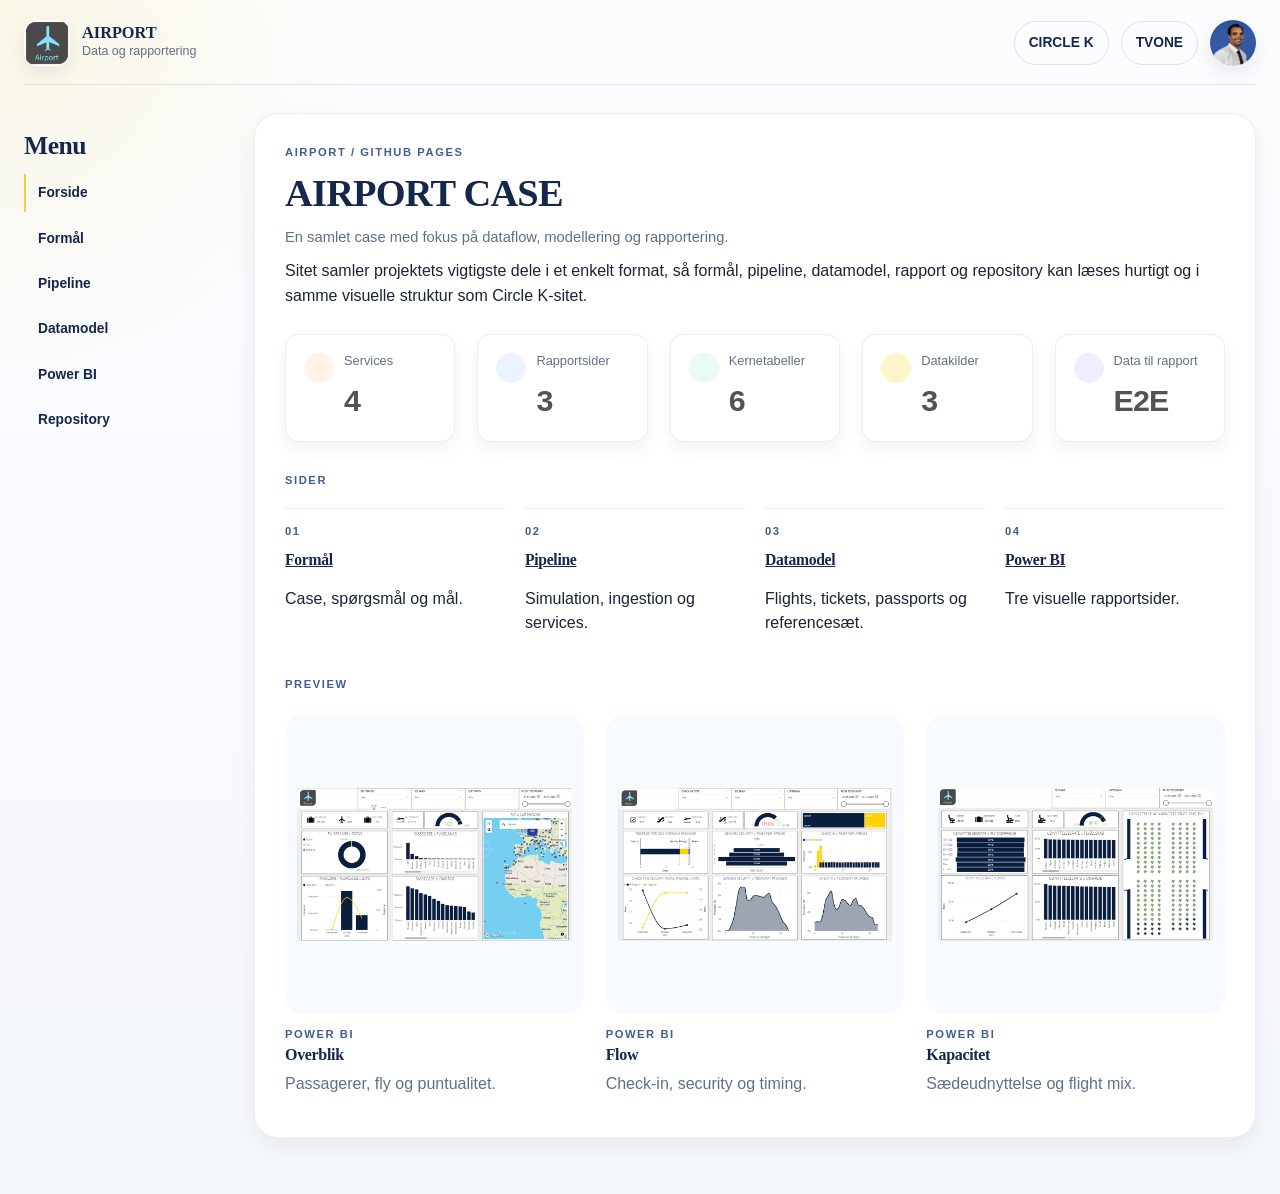
==== commit 76331153: "Updated github pages" ====
--- a/site/html/index.html
+++ b/site/html/index.html
@@ -20,7 +20,8 @@
         </div>
       </a>
       <div class="topbar-actions">
-        <a class="topbar-link" href="https://abrahimborgiprivat.github.io/Cirkle-K/html/index.html" target="_blank" rel="noreferrer">Circle K</a>
+        <a class="topbar-link" href="https://abrahimborgiprivat.github.io/Cirkle-K/html/index.html" target="_blank" rel="noreferrer">CIRCLE K</a>
+        <a class="topbar-link" href="https://abrahimborgiprivat.github.io/TVONE/html/index.html" target="_blank" rel="noreferrer">TVONE</a>
         <img class="profile-avatar" src="../assets/AbrahimProfilePicture.jpg" alt="Abrahim profile" />
       </div>
     </header>
